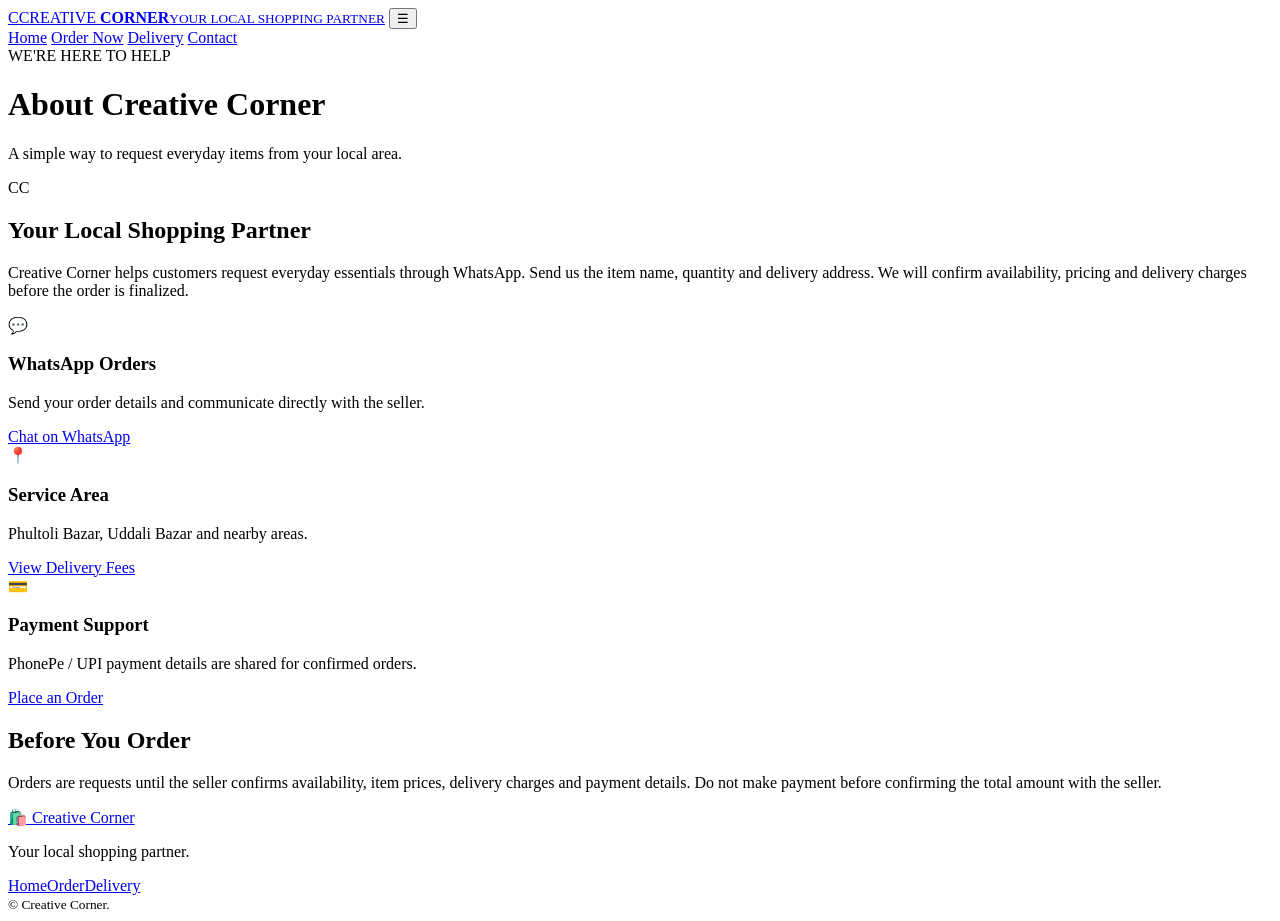
==== contact.html @ 3d174f5e "Create contact.html" ====
<!DOCTYPE html>
<html lang="en">
<head>
  <meta charset="UTF-8">
  <meta name="viewport" content="width=device-width, initial-scale=1.0">
  <title>About & Contact | Creative Corner</title>
  <link rel="stylesheet" href="style.css">
</head>
<body>

<header class="header">
  <a href="index.html" class="brand"><span class="brand-icon">C</span><span>CREATIVE <b>CORNER</b><small>YOUR LOCAL SHOPPING PARTNER</small></span></a>
  <button class="menu-btn" onclick="toggleMenu()" aria-label="Toggle navigation">☰</button>
  <nav id="navigation">
    <a href="index.html">Home</a>
    <a href="order.html">Order Now</a>
    <a href="delivery.html">Delivery</a>
    <a class="active" href="contact.html">Contact</a>
  </nav>
</header>

<main class="page-container">
  <div class="page-heading">
    <span class="eyebrow">WE'RE HERE TO HELP</span>
    <h1>About Creative Corner</h1>
    <p>A simple way to request everyday items from your local area.</p>
  </div>

  <section class="about-card">
    <div class="about-logo">C<span>C</span></div>
    <h2>Your Local Shopping Partner</h2>
    <p>Creative Corner helps customers request everyday essentials through WhatsApp. Send us the item name, quantity and delivery address. We will confirm availability, pricing and delivery charges before the order is finalized.</p>
  </section>

  <div class="contact-grid">
    <div class="contact-card">
      <span>💬</span>
      <h3>WhatsApp Orders</h3>
      <p>Send your order details and communicate directly with the seller.</p>
      <a class="btn btn-primary" href="https://wa.me/919395305384" target="_blank" rel="noopener">Chat on WhatsApp</a>
    </div>

    <div class="contact-card">
      <span>📍</span>
      <h3>Service Area</h3>
      <p>Phultoli Bazar, Uddali Bazar and nearby areas.</p>
      <a class="btn btn-outline" href="delivery.html">View Delivery Fees</a>
    </div>

    <div class="contact-card">
      <span>💳</span>
      <h3>Payment Support</h3>
      <p>PhonePe / UPI payment details are shared for confirmed orders.</p>
      <a class="btn btn-outline" href="order.html">Place an Order</a>
    </div>
  </div>

  <section class="notice-card">
    <h2>Before You Order</h2>
    <p>Orders are requests until the seller confirms availability, item prices, delivery charges and payment details. Do not make payment before confirming the total amount with the seller.</p>
  </section>
</main>

<footer class="footer">
  <a href="index.html" class="footer-brand">🛍️ Creative Corner</a>
  <p>Your local shopping partner.</p>
  <div><a href="index.html">Home</a><a href="order.html">Order</a><a href="delivery.html">Delivery</a></div>
  <small>© <span id="year"></span> Creative Corner.</small>
</footer>

<script src="script.js"></script>
</body>
</html>
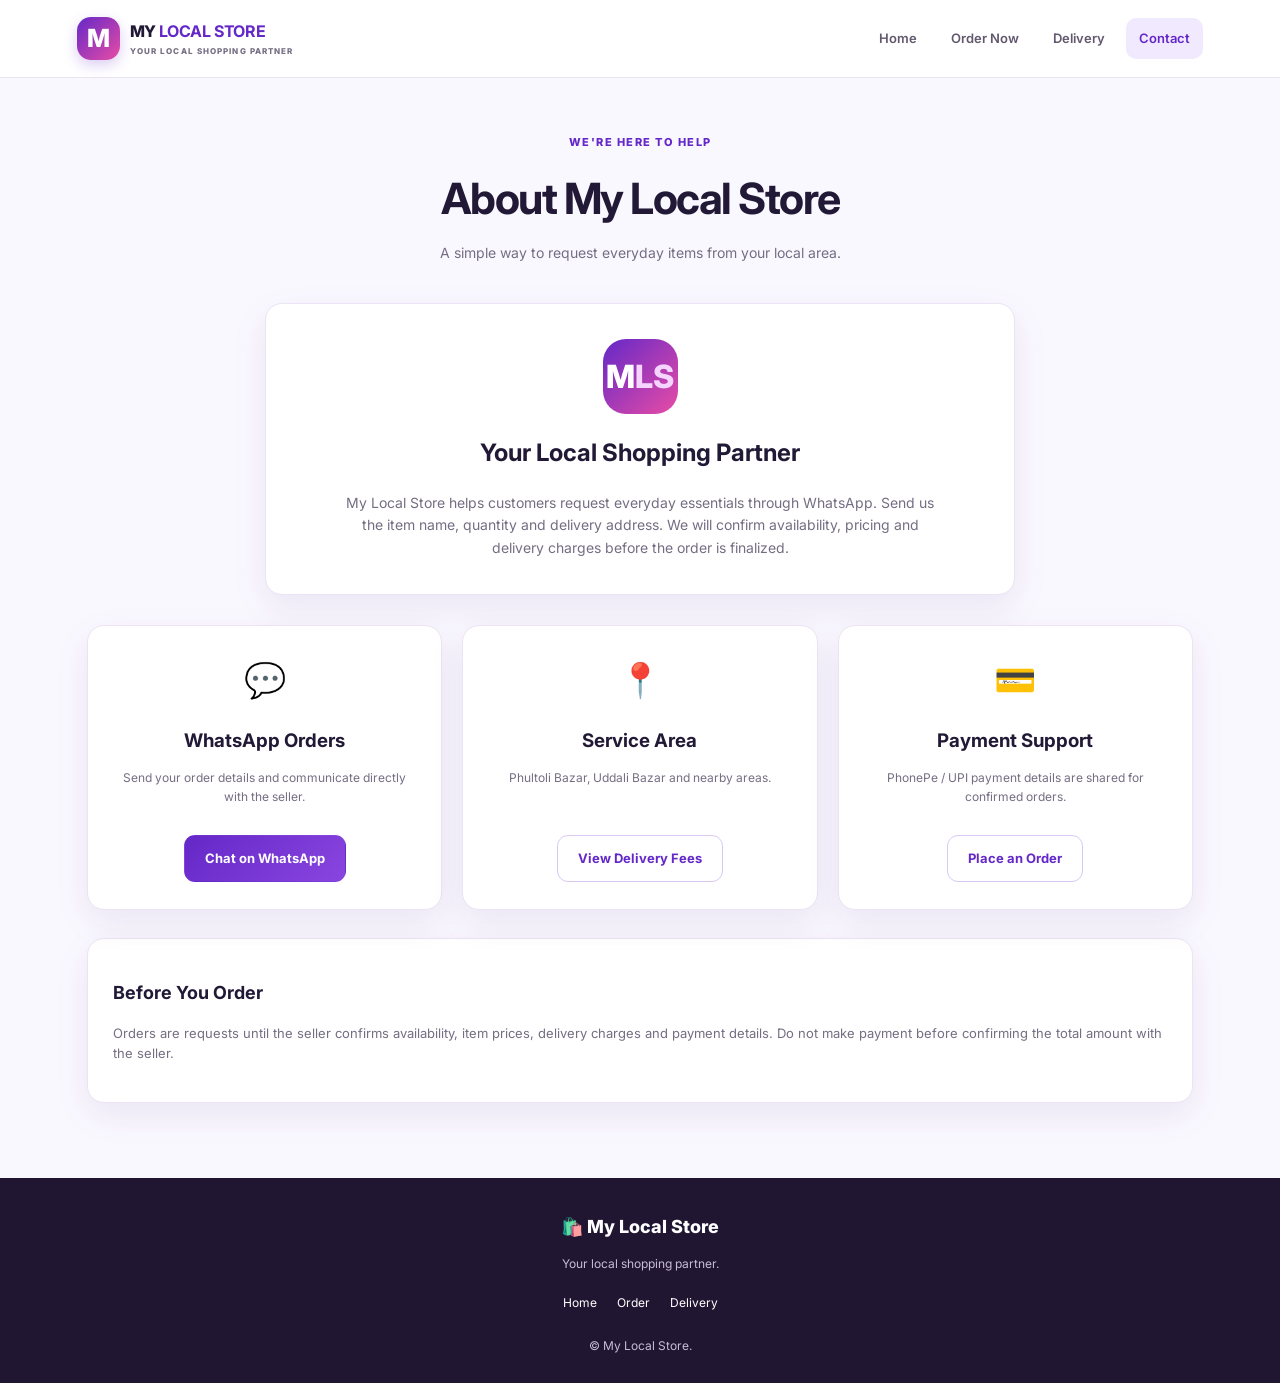
==== commit dd0e366a: "Update contact.html" ====
--- a/contact.html
+++ b/contact.html
@@ -1,73 +1,96 @@
-<!DOCTYPE html>
-<html lang="en">
+<!DOCTYPE html><html lang="en">
 <head>
   <meta charset="UTF-8">
-  <meta name="viewport" content="width=device-width, initial-scale=1.0">
-  <title>About & Contact | Creative Corner</title>
+  <meta name="viewport" content="width=device-width, initial-scale=1.0">  <title>About & Contact | My Local Store</title><meta name="description"
+content="Contact My Local Store for everyday shopping requests, WhatsApp orders and local delivery in Phultoli Bazar, Uddali Bazar and nearby areas.">
+
   <link rel="stylesheet" href="style.css">
 </head>
-<body>
+<body><header class="header">
+  <a href="index.html" class="brand">
+    <span class="brand-icon">M</span>
+    <span>
+      MY <b>LOCAL STORE</b>
+      <small>YOUR LOCAL SHOPPING PARTNER</small>
+    </span>
+  </a><button class="menu-btn" onclick="toggleMenu()" aria-label="Toggle navigation">☰</button>
 
-<header class="header">
-  <a href="index.html" class="brand"><span class="brand-icon">C</span><span>CREATIVE <b>CORNER</b><small>YOUR LOCAL SHOPPING PARTNER</small></span></a>
-  <button class="menu-btn" onclick="toggleMenu()" aria-label="Toggle navigation">☰</button>
   <nav id="navigation">
     <a href="index.html">Home</a>
     <a href="order.html">Order Now</a>
     <a href="delivery.html">Delivery</a>
     <a class="active" href="contact.html">Contact</a>
   </nav>
-</header>
+</header><main class="page-container">  <div class="page-heading">
+    <span class="eyebrow">WE'RE HERE TO HELP</span>
+    <h1>About My Local Store</h1>
+    <p>A simple way to request everyday items from your local area.</p>
+  </div>  <section class="about-card">
+    <div class="about-logo">M<span>LS</span></div><h2>Your Local Shopping Partner</h2>
 
-<main class="page-container">
-  <div class="page-heading">
-    <span class="eyebrow">WE'RE HERE TO HELP</span>
-    <h1>About Creative Corner</h1>
-    <p>A simple way to request everyday items from your local area.</p>
-  </div>
+<p>
+  My Local Store helps customers request everyday essentials through WhatsApp.
+  Send us the item name, quantity and delivery address.
+  We will confirm availability, pricing and delivery charges before the order is finalized.
+</p>
 
-  <section class="about-card">
-    <div class="about-logo">C<span>C</span></div>
-    <h2>Your Local Shopping Partner</h2>
-    <p>Creative Corner helps customers request everyday essentials through WhatsApp. Send us the item name, quantity and delivery address. We will confirm availability, pricing and delivery charges before the order is finalized.</p>
-  </section>
+  </section>  <div class="contact-grid"><div class="contact-card">
+  <span>💬</span>
+  <h3>WhatsApp Orders</h3>
 
-  <div class="contact-grid">
-    <div class="contact-card">
-      <span>💬</span>
-      <h3>WhatsApp Orders</h3>
-      <p>Send your order details and communicate directly with the seller.</p>
-      <a class="btn btn-primary" href="https://wa.me/919395305384" target="_blank" rel="noopener">Chat on WhatsApp</a>
-    </div>
+  <p>
+    Send your order details and communicate directly with the seller.
+  </p>
 
-    <div class="contact-card">
-      <span>📍</span>
-      <h3>Service Area</h3>
-      <p>Phultoli Bazar, Uddali Bazar and nearby areas.</p>
-      <a class="btn btn-outline" href="delivery.html">View Delivery Fees</a>
-    </div>
+  <a
+    class="btn btn-primary"
+    href="https://wa.me/919395305384"
+    target="_blank"
+    rel="noopener">
+    Chat on WhatsApp
+  </a>
+</div>
 
-    <div class="contact-card">
-      <span>💳</span>
-      <h3>Payment Support</h3>
-      <p>PhonePe / UPI payment details are shared for confirmed orders.</p>
-      <a class="btn btn-outline" href="order.html">Place an Order</a>
-    </div>
-  </div>
+<div class="contact-card">
+  <span>📍</span>
+  <h3>Service Area</h3>
 
-  <section class="notice-card">
-    <h2>Before You Order</h2>
-    <p>Orders are requests until the seller confirms availability, item prices, delivery charges and payment details. Do not make payment before confirming the total amount with the seller.</p>
-  </section>
-</main>
+  <p>
+    Phultoli Bazar, Uddali Bazar and nearby areas.
+  </p>
 
-<footer class="footer">
-  <a href="index.html" class="footer-brand">🛍️ Creative Corner</a>
-  <p>Your local shopping partner.</p>
-  <div><a href="index.html">Home</a><a href="order.html">Order</a><a href="delivery.html">Delivery</a></div>
-  <small>© <span id="year"></span> Creative Corner.</small>
-</footer>
+  <a class="btn btn-outline" href="delivery.html">
+    View Delivery Fees
+  </a>
+</div>
 
-<script src="script.js"></script>
-</body>
+<div class="contact-card">
+  <span>💳</span>
+  <h3>Payment Support</h3>
+
+  <p>
+    PhonePe / UPI payment details are shared for confirmed orders.
+  </p>
+
+  <a class="btn btn-outline" href="order.html">
+    Place an Order
+  </a>
+</div>
+
+  </div>  <section class="notice-card">
+    <h2>Before You Order</h2><p>
+  Orders are requests until the seller confirms availability, item prices,
+  delivery charges and payment details. Do not make payment before
+  confirming the total amount with the seller.
+</p>
+
+  </section></main><footer class="footer"><a href="index.html" class="footer-brand">🛍️ My Local Store</a>
+
+  <p>Your local shopping partner.</p>  <div>
+    <a href="index.html">Home</a>
+    <a href="order.html">Order</a>
+    <a href="delivery.html">Delivery</a>
+  </div><small>© <span id="year"></span> My Local Store.</small>
+
+</footer><script src="script.js"></script></body>
 </html>
--- a/style.css
+++ b/style.css
@@ -0,0 +1,667 @@
+@import url('https://fonts.googleapis.com/css2?family=Inter:wght@400;500;600;700;800&display=swap');
+
+:root {
+  --purple: #6428c8;
+  --purple-dark: #43158f;
+  --pink: #e84ca5;
+  --ink: #211936;
+  --muted: #756e83;
+  --bg: #faf8ff;
+  --white: #ffffff;
+  --border: #eae4f4;
+  --shadow: 0 12px 35px rgba(68, 34, 120, .09);
+}
+
+* { box-sizing: border-box; }
+
+html { scroll-behavior: smooth; }
+
+body {
+  margin: 0;
+  font-family: Inter, Arial, sans-serif;
+  background: var(--bg);
+  color: var(--ink);
+  line-height: 1.6;
+}
+
+a { color: inherit; text-decoration: none; }
+
+button, input, select, textarea { font: inherit; }
+
+.header {
+  position: sticky;
+  top: 0;
+  z-index: 20;
+  min-height: 78px;
+  padding: 14px 6%;
+  display: flex;
+  align-items: center;
+  justify-content: space-between;
+  gap: 20px;
+  background: rgba(255,255,255,.96);
+  border-bottom: 1px solid var(--border);
+  backdrop-filter: blur(12px);
+}
+
+.brand {
+  display: flex;
+  align-items: center;
+  gap: 10px;
+  font-size: 16px;
+  font-weight: 800;
+  letter-spacing: -.4px;
+  line-height: 1.3;
+}
+
+.brand b { color: var(--purple); }
+
+.brand small {
+  display: block;
+  margin-top: 4px;
+  font-size: 8px;
+  letter-spacing: 1.1px;
+  color: var(--muted);
+}
+
+.brand-icon {
+  display: grid;
+  place-items: center;
+  width: 43px;
+  height: 43px;
+  border-radius: 14px;
+  background: linear-gradient(135deg, var(--purple), var(--pink));
+  color: white;
+  font-size: 25px;
+  box-shadow: 0 5px 14px #6428c83b;
+}
+
+.header nav {
+  display: flex;
+  align-items: center;
+  gap: 8px;
+}
+
+.header nav a {
+  padding: 10px 13px;
+  border-radius: 10px;
+  color: #61586e;
+  font-size: 13px;
+  font-weight: 600;
+}
+
+.header nav a:hover, .header nav a.active {
+  color: var(--purple);
+  background: #f1eaff;
+}
+
+.menu-btn {
+  display: none;
+  background: #f1eaff;
+  border: 0;
+  padding: 9px 12px;
+  border-radius: 9px;
+  color: var(--purple);
+  font-size: 22px;
+}
+
+.hero {
+  padding: 80px 8%;
+  min-height: 480px;
+  display: grid;
+  grid-template-columns: 1.2fr .8fr;
+  align-items: center;
+  gap: 35px;
+  background: linear-gradient(120deg, #f4edff 0%, #fff6fb 100%);
+  overflow: hidden;
+}
+
+.pill, .eyebrow, .section-title > span {
+  display: inline-block;
+  color: var(--purple);
+  font-size: 11px;
+  font-weight: 800;
+  letter-spacing: 1.5px;
+}
+
+.hero h1 {
+  margin: 18px 0;
+  font-size: clamp(38px, 5vw, 62px);
+  line-height: 1.08;
+  letter-spacing: -2.5px;
+}
+
+.hero h1 span {
+  color: var(--purple);
+}
+
+.hero-text > p {
+  max-width: 540px;
+  color: var(--muted);
+  font-size: 15px;
+}
+
+.hero-buttons {
+  display: flex;
+  flex-wrap: wrap;
+  gap: 12px;
+  margin: 25px 0;
+}
+
+.btn {
+  min-height: 46px;
+  padding: 12px 20px;
+  display: inline-flex;
+  justify-content: center;
+  align-items: center;
+  gap: 8px;
+  border: 1px solid transparent;
+  border-radius: 11px;
+  font-size: 13px;
+  font-weight: 700;
+  cursor: pointer;
+  transition: transform .2s, box-shadow .2s;
+}
+
+.btn:hover {
+  transform: translateY(-2px);
+  box-shadow: var(--shadow);
+}
+
+.btn-primary {
+  color: white;
+  background: linear-gradient(135deg, var(--purple), #8a45df);
+}
+
+.btn-outline {
+  color: var(--purple);
+  background: white;
+  border-color: #d9c9f5;
+}
+
+.btn-light {
+  color: var(--purple);
+  background: white;
+  border-color: var(--border);
+}
+
+.btn-white {
+  color: var(--purple);
+  background: white;
+}
+
+.location-note { font-size: 12px !important; }
+
+.hero-art {
+  display: grid;
+  place-items: center;
+  min-height: 290px;
+}
+
+.shopping-art {
+  position: relative;
+  display: grid;
+  place-items: center;
+  width: 260px;
+  height: 250px;
+  border-radius: 50%;
+  background: #e8d9ff;
+}
+
+.bag-body {
+  display: grid;
+  place-items: center;
+  width: 145px;
+  height: 140px;
+  margin-top: 25px;
+  border-radius: 18px 18px 28px 28px;
+  color: white;
+  font-size: 40px;
+  font-weight: 800;
+  background: linear-gradient(145deg, var(--purple), var(--pink));
+  box-shadow: 0 18px 28px #6428c83b;
+}
+
+.bag-handle {
+  position: absolute;
+  top: 42px;
+  width: 55px;
+  height: 48px;
+  border: 8px solid var(--purple);
+  border-bottom: 0;
+  border-radius: 35px 35px 0 0;
+}
+
+.floating {
+  position: absolute;
+  display: grid;
+  place-items: center;
+  width: 55px;
+  height: 55px;
+  border-radius: 17px;
+  background: white;
+  box-shadow: var(--shadow);
+  font-size: 25px;
+}
+
+.f1 { top: 10px; left: 2px; }
+.f2 { top: 25px; right: -2px; }
+.f3 { bottom: 7px; left: 12px; }
+.f4 { bottom: 0; right: 4px; }
+
+.section { padding: 70px 7%; }
+
+.section-title { text-align: center; margin-bottom: 35px; }
+
+.section-title h2, .feature-section h2, .cta h2 {
+  margin: 9px 0;
+  font-size: clamp(25px, 3vw, 35px);
+  letter-spacing: -1px;
+}
+
+.section-title p, .feature-section p {
+  color: var(--muted);
+  font-size: 14px;
+}
+
+.category-grid {
+  display: grid;
+  grid-template-columns: repeat(3, 1fr);
+  gap: 18px;
+}
+
+.category-card {
+  padding: 25px;
+  background: white;
+  border: 1px solid var(--border);
+  border-radius: 17px;
+  box-shadow: 0 5px 20px #3c176008;
+  transition: transform .2s, border-color .2s;
+}
+
+.category-card:hover {
+  transform: translateY(-4px);
+  border-color: #c8aff4;
+}
+
+.category-card > span { font-size: 32px; }
+
+.category-card h3 { margin: 10px 0 3px; font-size: 16px; }
+
+.category-card p {
+  margin: 0;
+  color: var(--muted);
+  font-size: 12px;
+}
+
+.center { text-align: center; margin-top: 30px; }
+
+.feature-section {
+  display: grid;
+  grid-template-columns: 1fr 1fr;
+  gap: 50px;
+  align-items: center;
+  background: #f1eaff;
+}
+
+.steps { display: grid; gap: 20px; }
+
+.steps > div {
+  display: flex;
+  align-items: center;
+  gap: 15px;
+}
+
+.steps > div > b {
+  display: grid;
+  place-items: center;
+  min-width: 45px;
+  height: 45px;
+  color: var(--purple);
+  background: white;
+  border-radius: 13px;
+}
+
+.steps strong, .steps small { display: block; }
+
+.steps strong { font-size: 14px; }
+
+.steps small {
+  color: var(--muted);
+  font-size: 12px;
+}
+
+.cta {
+  padding: 55px 20px;
+  text-align: center;
+  color: white;
+  background: linear-gradient(120deg, var(--purple-dark), var(--purple), var(--pink));
+}
+
+.cta h2 { font-size: 32px; }
+
+.cta p { margin-bottom: 23px; color: #f1e8ff; }
+
+.footer {
+  padding: 35px 20px 25px;
+  text-align: center;
+  background: #211632;
+  color: white;
+}
+
+.footer-brand { font-size: 18px; font-weight: 800; }
+
+.footer p, .footer small {
+  color: #c8bbd7;
+  font-size: 12px;
+}
+
+.footer div {
+  display: flex;
+  justify-content: center;
+  gap: 20px;
+  margin: 20px 0;
+  font-size: 12px;
+}
+
+.footer div a:hover { color: #e5c8ff; }
+
+.page-container {
+  max-width: 1150px;
+  min-height: 65vh;
+  padding: 50px 22px 75px;
+  margin: auto;
+}
+
+.page-heading { text-align: center; margin-bottom: 38px; }
+
+.page-heading h1 {
+  margin: 10px 0;
+  font-size: clamp(30px, 4vw, 43px);
+  letter-spacing: -1.5px;
+}
+
+.page-heading p {
+  max-width: 620px;
+  margin: auto;
+  color: var(--muted);
+  font-size: 14px;
+}
+
+.order-layout {
+  display: grid;
+  grid-template-columns: 1.4fr .8fr;
+  align-items: start;
+  gap: 25px;
+}
+
+.form-card, .info-card, .price-card, .contact-card, .about-card, .notice-card {
+  background: white;
+  border: 1px solid var(--border);
+  border-radius: 17px;
+  box-shadow: var(--shadow);
+}
+
+.form-card { padding: 28px; }
+
+.form-card h2 {
+  margin: 0 0 20px;
+  font-size: 20px;
+}
+
+.form-card label {
+  display: block;
+  margin: 15px 0 7px;
+  font-size: 12px;
+  font-weight: 700;
+}
+
+.form-card input, .form-card select, .form-card textarea {
+  display: block;
+  width: 100%;
+  padding: 12px;
+  color: var(--ink);
+  background: #fdfcff;
+  border: 1px solid #ded6eb;
+  border-radius: 9px;
+  outline: none;
+  font-size: 13px;
+}
+
+.form-card input:focus, .form-card select:focus, .form-card textarea:focus {
+  border-color: var(--purple);
+  box-shadow: 0 0 0 3px #6428c814;
+}
+
+.form-card textarea { min-height: 90px; resize: vertical; }
+
+.form-card hr {
+  margin: 27px 0;
+  border: 0;
+  border-top: 1px solid var(--border);
+}
+
+.charge-box {
+  margin: 22px 0;
+  padding: 17px;
+  border-radius: 12px;
+  background: #f5efff;
+}
+
+.charge-box h3 { margin: 0 0 5px; font-size: 14px; }
+
+.charge-box p { margin: 0 0 7px; font-size: 13px; }
+
+.charge-box small, .form-hint {
+  color: var(--muted);
+  font-size: 11px;
+}
+
+.full-width { width: 100%; }
+
+.form-hint { text-align: center; }
+
+.side-column { display: grid; gap: 18px; }
+
+.info-card { padding: 23px; }
+
+.side-icon { font-size: 28px; }
+
+.info-card h3 { margin: 10px 0 7px; font-size: 17px; }
+
+.info-card p {
+  color: var(--muted);
+  font-size: 12px;
+}
+
+.qr-image {
+  display: block;
+  width: min(100%, 240px);
+  aspect-ratio: 1;
+  object-fit: contain;
+  margin: 18px auto;
+  border: 1px solid var(--border);
+  border-radius: 12px;
+}
+
+.qr-placeholder {
+  min-height: 180px;
+  margin: 15px 0;
+  display: flex;
+  flex-direction: column;
+  align-items: center;
+  justify-content: center;
+  gap: 8px;
+  text-align: center;
+  color: var(--muted);
+  background: #faf7ff;
+  border: 1px dashed #c6b0ec;
+  border-radius: 12px;
+  padding: 18px;
+}
+
+.qr-placeholder span { font-size: 45px; color: var(--purple); }
+
+.qr-placeholder strong { font-size: 13px; }
+
+.qr-placeholder small { font-size: 11px; }
+
+.warning {
+  padding: 12px;
+  background: #fff6e8;
+  border-radius: 9px;
+  color: #7b4a0a !important;
+}
+
+.delivery-grid, .contact-grid {
+  display: grid;
+  grid-template-columns: repeat(3, 1fr);
+  gap: 20px;
+}
+
+.price-card, .contact-card {
+  padding: 27px 22px;
+  text-align: center;
+}
+
+.price-icon, .contact-card > span { font-size: 34px; }
+
+.price-card h2 { font-size: 17px; }
+
+.price {
+  margin: 17px 0;
+  color: var(--purple);
+  font-size: 39px;
+  font-weight: 800;
+}
+
+.per-unit { font-size: 15px; }
+
+.price-card p, .contact-card p {
+  min-height: 43px;
+  color: var(--muted);
+  font-size: 12px;
+}
+
+.price-card .btn, .contact-card .btn { margin-top: 12px; }
+
+.price-card.featured {
+  color: white;
+  background: linear-gradient(145deg, var(--purple-dark), var(--purple), var(--pink));
+}
+
+.featured .price { color: white; }
+
+.featured p { color: #f0e7ff; }
+
+.notice-card {
+  margin-top: 28px;
+  padding: 25px;
+}
+
+.notice-card h2 { font-size: 18px; }
+
+.notice-card p, .notice-card li {
+  color: var(--muted);
+  font-size: 13px;
+}
+
+.notice-card li { margin: 8px 0; }
+
+.space-top { margin-top: 30px; }
+
+.about-card {
+  max-width: 750px;
+  margin: 0 auto 30px;
+  padding: 35px;
+  text-align: center;
+}
+
+.about-logo {
+  display: flex;
+  align-items: center;
+  justify-content: center;
+  width: 75px;
+  height: 75px;
+  margin: 0 auto 15px;
+  border-radius: 23px;
+  color: white;
+  background: linear-gradient(135deg, var(--purple), var(--pink));
+  font-size: 32px;
+  font-weight: 800;
+}
+
+.about-logo span { color: #f5d5ff; }
+
+.about-card p {
+  max-width: 600px;
+  margin: auto;
+  color: var(--muted);
+  font-size: 14px;
+}
+
+.contact-card h3 { margin-bottom: 7px; }
+
+@media (max-width: 800px) {
+  .header { padding: 12px 5%; }
+
+  .menu-btn { display: block; }
+
+  .header nav {
+    display: none;
+    position: absolute;
+    top: 100%;
+    left: 0;
+    right: 0;
+    padding: 12px 5% 18px;
+    flex-direction: column;
+    align-items: stretch;
+    background: white;
+    border-bottom: 1px solid var(--border);
+  }
+
+  .header nav.show { display: flex; }
+
+  .header nav a { padding: 12px; }
+
+  .hero {
+    padding: 55px 7%;
+    grid-template-columns: 1fr;
+    text-align: center;
+  }
+
+  .hero-text > p { margin-left: auto; margin-right: auto; }
+
+  .hero-buttons { justify-content: center; }
+
+  .hero-art { min-height: 240px; }
+
+  .shopping-art { transform: scale(.88); }
+
+  .category-grid { grid-template-columns: repeat(2, 1fr); }
+
+  .feature-section { grid-template-columns: 1fr; gap: 25px; }
+
+  .order-layout { grid-template-columns: 1fr; }
+
+  .delivery-grid, .contact-grid { grid-template-columns: 1fr; }
+
+  .price-card p, .contact-card p { min-height: auto; }
+}
+
+@media (max-width: 430px) {
+  .brand { font-size: 13px; }
+
+  .brand-icon { width: 38px; height: 38px; }
+
+  .brand small { font-size: 7px; }
+
+  .hero h1 { letter-spacing: -1.5px; }
+
+  .category-card { padding: 18px; }
+
+  .form-card { padding: 19px; }
+
+  .section { padding: 50px 6%; }
+
+  .footer div { gap: 14px; }
+  }
